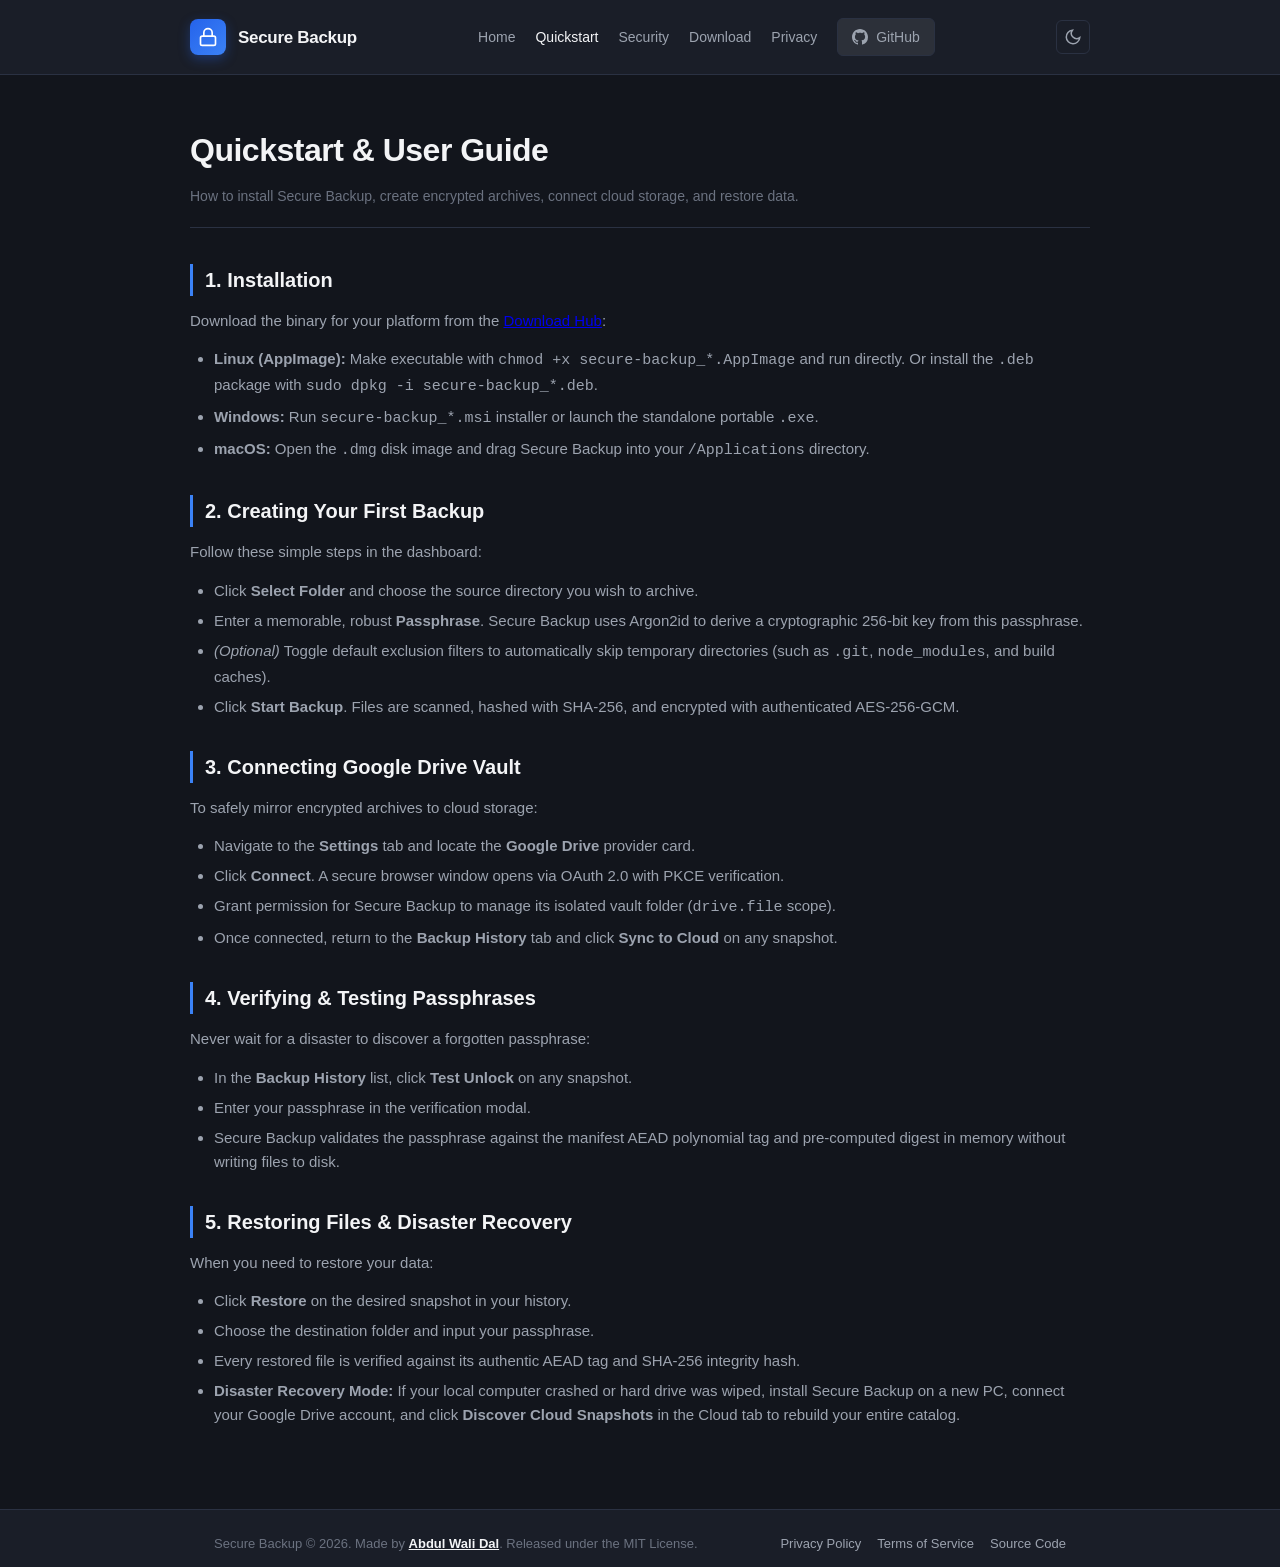
==== guide.html @ fdccf030 "feat: initial commit for Secure Backup official landing page and documentation website" ====
<!DOCTYPE html>
<html lang="en">
<head>
  <meta charset="UTF-8">
  <meta name="viewport" content="width=device-width, initial-scale=1.0">
  <title>Quickstart & User Guide - Secure Backup</title>
  <meta name="description" content="Step-by-step quickstart guide for Secure Backup: installation, local encrypted backups, Google Drive syncing, and disaster restoration.">
  <link rel="stylesheet" href="style.css">
  <link rel="icon" type="image/x-icon" href="icons/icon.ico">
  <link rel="icon" type="image/png" sizes="32x32" href="icons/32x32.png">
  <link rel="apple-touch-icon" sizes="128x128" href="icons/128x128.png">
</head>
<body>
  <!-- Header -->
  <header>
    <div class="container nav-bar">
      <a href="index.html" class="brand">
        <div class="brand-icon">
          <svg width="20" height="20" viewBox="0 0 24 24" fill="none" stroke="currentColor" stroke-width="2">
            <rect x="3" y="11" width="18" height="11" rx="2" ry="2"/>
            <path d="M7 11V7a5 5 0 0 1 10 0v4"/>
          </svg>
        </div>
        <span class="brand-title">Secure Backup</span>
      </a>
      <nav class="nav-links">
        <a href="index.html">Home</a>
        <a href="guide.html" class="active">Quickstart</a>
        <a href="security.html">Security</a>
        <a href="index.html#downloads">Download</a>
        <a href="privacy.html">Privacy</a>
        <a href="https://github.com/abdulwalidal/secure-backup" target="_blank" rel="noopener noreferrer" class="btn-github">
          <svg width="16" height="16" viewBox="0 0 24 24" fill="currentColor">
            <path d="M12 0C5.37 0 0 5.37 0 12c0 5.31 3.435 9.795 8.205 11.385.6.105.825-.255.825-.57 0-.285-.015-1.23-.015-2.235-3.015.555-3.795-.735-4.035-1.41-.135-.345-.72-1.41-1.23-1.695-.42-.225-1.02-.78-.015-.795.945-.015 1.62.87 1.845 1.23 1.08 1.815 2.805 1.305 3.495.99.105-.78.42-1.305.765-1.605-2.67-.3-5.46-1.335-5.46-5.925 0-1.305.465-2.385 1.23-3.225-.12-.3-.54-1.53.12-3.18 0 0 1.005-.315 3.3 1.23.96-.27 1.98-.405 3-.405s2.04.135 3 .405c2.295-1.56 3.3-1.23 3.3-1.23.66 1.65.24 2.88.12 3.18.765.84 1.23 1.905 1.23 3.225 0 4.605-2.805 5.625-5.475 5.925.435.375.81 1.095.81 2.22 0 1.605-.015 2.895-.015 3.3 0 .315.225.69.825.57A12.02 12.02 0 0 0 24 12c0-6.63-5.37-12-12-12z"/>
          </svg>
          <span>GitHub</span>
        </a>
      </nav>
      <div class="header-actions">
        <button id="theme-toggle" class="btn-icon" aria-label="Toggle color theme" title="Toggle light/dark mode">
          <svg id="moon-icon" width="18" height="18" viewBox="0 0 24 24" fill="none" stroke="currentColor" stroke-width="2">
            <path d="M21 12.79A9 9 0 1 1 11.21 3 7 7 0 0 0 21 12.79z"></path>
          </svg>
          <svg id="sun-icon" width="18" height="18" viewBox="0 0 24 24" fill="none" stroke="currentColor" stroke-width="2" style="display:none;">
            <circle cx="12" cy="12" r="5"></circle>
            <line x1="12" y1="1" x2="12" y2="3"></line>
            <line x1="12" y1="21" x2="12" y2="23"></line>
            <line x1="4.22" y1="4.22" x2="5.64" y2="5.64"></line>
            <line x1="18.36" y1="18.36" x2="19.78" y2="19.78"></line>
            <line x1="1" y1="12" x2="3" y2="12"></line>
            <line x1="21" y1="12" x2="23" y2="12"></line>
            <line x1="4.22" y1="19.78" x2="5.64" y2="18.36"></line>
            <line x1="18.36" y1="5.64" x2="19.78" y2="4.22"></line>
          </svg>
        </button>
      </div>
    </div>
  </header>

  <main class="container article-container">
    <div class="article-header">
      <h1>Quickstart & User Guide</h1>
      <p>How to install Secure Backup, create encrypted archives, connect cloud storage, and restore data.</p>
    </div>

    <div class="article-body">
      <section>
        <h2>1. Installation</h2>
        <p>Download the binary for your platform from the <a href="index.html#downloads">Download Hub</a>:</p>
        <ul>
          <li><strong>Linux (AppImage):</strong> Make executable with <code>chmod +x secure-backup_*.AppImage</code> and run directly. Or install the <code>.deb</code> package with <code>sudo dpkg -i secure-backup_*.deb</code>.</li>
          <li><strong>Windows:</strong> Run <code>secure-backup_*.msi</code> installer or launch the standalone portable <code>.exe</code>.</li>
          <li><strong>macOS:</strong> Open the <code>.dmg</code> disk image and drag Secure Backup into your <code>/Applications</code> directory.</li>
        </ul>
      </section>

      <section>
        <h2>2. Creating Your First Backup</h2>
        <p>Follow these simple steps in the dashboard:</p>
        <ul>
          <li>Click <strong>Select Folder</strong> and choose the source directory you wish to archive.</li>
          <li>Enter a memorable, robust <strong>Passphrase</strong>. Secure Backup uses Argon2id to derive a cryptographic 256-bit key from this passphrase.</li>
          <li><em>(Optional)</em> Toggle default exclusion filters to automatically skip temporary directories (such as <code>.git</code>, <code>node_modules</code>, and build caches).</li>
          <li>Click <strong>Start Backup</strong>. Files are scanned, hashed with SHA-256, and encrypted with authenticated AES-256-GCM.</li>
        </ul>
      </section>

      <section>
        <h2>3. Connecting Google Drive Vault</h2>
        <p>To safely mirror encrypted archives to cloud storage:</p>
        <ul>
          <li>Navigate to the <strong>Settings</strong> tab and locate the <strong>Google Drive</strong> provider card.</li>
          <li>Click <strong>Connect</strong>. A secure browser window opens via OAuth 2.0 with PKCE verification.</li>
          <li>Grant permission for Secure Backup to manage its isolated vault folder (<code>drive.file</code> scope).</li>
          <li>Once connected, return to the <strong>Backup History</strong> tab and click <strong>Sync to Cloud</strong> on any snapshot.</li>
        </ul>
      </section>

      <section>
        <h2>4. Verifying & Testing Passphrases</h2>
        <p>Never wait for a disaster to discover a forgotten passphrase:</p>
        <ul>
          <li>In the <strong>Backup History</strong> list, click <strong>Test Unlock</strong> on any snapshot.</li>
          <li>Enter your passphrase in the verification modal.</li>
          <li>Secure Backup validates the passphrase against the manifest AEAD polynomial tag and pre-computed digest in memory without writing files to disk.</li>
        </ul>
      </section>

      <section>
        <h2>5. Restoring Files & Disaster Recovery</h2>
        <p>When you need to restore your data:</p>
        <ul>
          <li>Click <strong>Restore</strong> on the desired snapshot in your history.</li>
          <li>Choose the destination folder and input your passphrase.</li>
          <li>Every restored file is verified against its authentic AEAD tag and SHA-256 integrity hash.</li>
          <li><strong>Disaster Recovery Mode:</strong> If your local computer crashed or hard drive was wiped, install Secure Backup on a new PC, connect your Google Drive account, and click <strong>Discover Cloud Snapshots</strong> in the Cloud tab to rebuild your entire catalog.</li>
        </ul>
      </section>
    </div>
  </main>

  <!-- Footer -->
  <footer>
    <div class="container footer-content">
      <span>Secure Backup &copy; 2026. Made by <a href="https://github.com/abdulwalidal" target="_blank" rel="noopener noreferrer" style="color: var(--text-main); font-weight: 600; text-decoration: underline;">Abdul Wali Dal</a>. Released under the MIT License.</span>
      <div class="footer-links">
        <a href="privacy.html">Privacy Policy</a>
        <a href="terms.html">Terms of Service</a>
        <a href="https://github.com/abdulwalidal/secure-backup">Source Code</a>
      </div>
    </div>
  </footer>

  <script>
    (function initTheme() {
      const toggle = document.getElementById("theme-toggle");
      const sun = document.getElementById("sun-icon");
      const moon = document.getElementById("moon-icon");
      const saved = localStorage.getItem("theme");
      if (saved === "light") {
        document.documentElement.setAttribute("data-theme", "light");
        if (sun) sun.style.display = "block";
        if (moon) moon.style.display = "none";
      }
      toggle?.addEventListener("click", () => {
        const isLight = document.documentElement.getAttribute("data-theme") === "light";
        if (isLight) {
          document.documentElement.removeAttribute("data-theme");
          localStorage.setItem("theme", "dark");
          if (sun) sun.style.display = "none";
          if (moon) moon.style.display = "block";
        } else {
          document.documentElement.setAttribute("data-theme", "light");
          localStorage.setItem("theme", "light");
          if (sun) sun.style.display = "block";
          if (moon) moon.style.display = "none";
        }
      });
    })();
  </script>
</body>
</html>
---- style.css ----
:root {
  --bg-primary: #12151c;
  --bg-secondary: #1a1e28;
  --card-bg: #1e2330;
  --card-border: #2a3142;
  --accent-color: #3b82f6;
  --accent-hover: #2563eb;
  --accent-soft: rgba(59, 130, 246, 0.12);
  --text-main: #f3f4f6;
  --text-muted: #9ca3af;
  --text-dim: #6b7280;
  --success: #10b981;
  --radius-lg: 12px;
  --radius-md: 8px;
  --radius-sm: 6px;
  --font-family: -apple-system, BlinkMacSystemFont, "Segoe UI", Roboto, Helvetica, Arial, sans-serif;
}

[data-theme="light"] {
  --bg-primary: #f8fafc;
  --bg-secondary: #ffffff;
  --card-bg: #ffffff;
  --card-border: #e2e8f0;
  --text-main: #0f172a;
  --text-muted: #475569;
  --text-dim: #94a3b8;
  --accent-soft: rgba(37, 99, 235, 0.08);
}

* {
  box-sizing: border-box;
  margin: 0;
  padding: 0;
}

/* Accessibility & Focus Rings */
a:focus-visible,
button:focus-visible,
summary:focus-visible {
  outline: 2px solid var(--accent-blue);
  outline-offset: 3px;
}

@media (prefers-reduced-motion: reduce) {
  *, *::before, *::after {
    animation-duration: 0.01ms !important;
    animation-iteration-count: 1 !important;
    transition-duration: 0.01ms !important;
    scroll-behavior: auto !important;
  }
}

body {
  font-family: var(--font-family);
  background-color: var(--bg-primary);
  color: var(--text-main);
  line-height: 1.6;
  min-height: 100vh;
  display: flex;
  flex-direction: column;
}

.container {
  max-width: 900px;
  margin: 0 auto;
  padding: 0 24px;
  width: 100%;
}

/* Header & Nav */
header {
  border-bottom: 1px solid var(--card-border);
  background-color: var(--bg-secondary);
  position: sticky;
  top: 0;
  z-index: 100;
}

.nav-bar {
  display: flex;
  align-items: center;
  justify-content: space-between;
  padding: 18px 0;
}

.brand {
  display: flex;
  align-items: center;
  gap: 12px;
  text-decoration: none;
  color: var(--text-main);
}

.brand-icon {
  width: 36px;
  height: 36px;
  background: linear-gradient(135deg, #2563eb, #3b82f6);
  border-radius: var(--radius-md);
  display: flex;
  align-items: center;
  justify-content: center;
  color: #fff;
  box-shadow: 0 4px 12px rgba(37, 99, 235, 0.35);
}

.brand-title {
  font-size: 17px;
  font-weight: 700;
  letter-spacing: -0.3px;
}

.nav-links {
  display: flex;
  align-items: center;
  gap: 20px;
}

.nav-links a {
  color: var(--text-muted);
  text-decoration: none;
  font-size: 14px;
  font-weight: 500;
  transition: color 0.15s ease-in-out;
}

.nav-links a:hover,
.nav-links a.active {
  color: var(--text-main);
}

.btn-github {
  display: inline-flex;
  align-items: center;
  gap: 8px;
  padding: 7px 14px;
  background-color: rgba(255, 255, 255, 0.08);
  border: 1px solid var(--card-border);
  border-radius: var(--radius-sm);
  color: var(--text-main);
  text-decoration: none;
  font-size: 13px;
  font-weight: 500;
  transition: all 0.15s;
}

.btn-github:hover {
  background-color: rgba(255, 255, 255, 0.15);
  border-color: var(--text-muted);
}

.header-actions {
  display: flex;
  align-items: center;
  gap: 10px;
}

.btn-icon {
  background: transparent;
  border: 1px solid var(--card-border);
  border-radius: var(--radius-sm);
  color: var(--text-muted);
  width: 34px;
  height: 34px;
  display: flex;
  align-items: center;
  justify-content: center;
  cursor: pointer;
  transition: all 0.15s ease;
}

.btn-icon:hover {
  color: var(--text-main);
  background-color: rgba(255, 255, 255, 0.08);
  border-color: var(--text-muted);
}

.mobile-only {
  display: none;
}

@media (max-width: 768px) {
  .mobile-only {
    display: flex;
  }
  .nav-links {
    display: none;
    position: absolute;
    top: 100%;
    left: 0;
    right: 0;
    background-color: var(--bg-secondary);
    border-bottom: 1px solid var(--card-border);
    flex-direction: column;
    padding: 16px 24px;
    gap: 14px;
    box-shadow: 0 10px 20px rgba(0, 0, 0, 0.4);
  }
  .nav-links.mobile-open {
    display: flex;
  }
}

/* Hero Section */
.hero {
  padding: 60px 0 40px;
  text-align: center;
}

.hero h1 {
  font-size: 38px;
  font-weight: 800;
  letter-spacing: -0.8px;
  line-height: 1.2;
  margin-bottom: 16px;
  background: linear-gradient(135deg, #ffffff, #93c5fd);
  -webkit-background-clip: text;
  -webkit-text-fill-color: transparent;
}

.hero p {
  font-size: 18px;
  color: var(--text-muted);
  max-width: 680px;
  margin: 0 auto 30px;
}

/* Feature Cards Grid */
.features-grid {
  display: grid;
  grid-template-columns: repeat(auto-fit, minmax(260px, 1fr));
  gap: 20px;
  margin-bottom: 50px;
}

.feature-card {
  background-color: var(--card-bg);
  border: 1px solid var(--card-border);
  border-radius: var(--radius-lg);
  padding: 24px;
  transition: border-color 0.2s, transform 0.2s;
}

.feature-card:hover {
  border-color: var(--accent-color);
  transform: translateY(-2px);
}

.feature-icon {
  width: 44px;
  height: 44px;
  border-radius: var(--radius-md);
  background-color: var(--accent-soft);
  color: var(--accent-color);
  display: flex;
  align-items: center;
  justify-content: center;
  margin-bottom: 16px;
}

.feature-card h3 {
  font-size: 17px;
  font-weight: 600;
  margin-bottom: 8px;
}

.feature-card p {
  font-size: 14px;
  color: var(--text-muted);
  line-height: 1.5;
}

/* Content Article (for Privacy & Terms) */
.article-container {
  padding: 50px 0;
  flex: 1;
}

.article-header {
  margin-bottom: 36px;
  border-bottom: 1px solid var(--card-border);
  padding-bottom: 20px;
}

.article-header h1 {
  font-size: 32px;
  font-weight: 800;
  margin-bottom: 8px;
  letter-spacing: -0.5px;
}

.article-header p {
  color: var(--text-dim);
  font-size: 14px;
}

.article-body section {
  margin-bottom: 32px;
}

.article-body h2 {
  font-size: 20px;
  font-weight: 700;
  margin-bottom: 12px;
  color: var(--text-main);
  border-left: 3px solid var(--accent-color);
  padding-left: 12px;
}

.article-body p {
  font-size: 15px;
  color: var(--text-muted);
  margin-bottom: 14px;
  line-height: 1.7;
}

.article-body ul {
  margin-left: 24px;
  margin-bottom: 14px;
  color: var(--text-muted);
  font-size: 15px;
}

.article-body li {
  margin-bottom: 6px;
}

.highlight-box {
  background-color: var(--card-bg);
  border: 1px solid var(--card-border);
  border-radius: var(--radius-md);
  padding: 18px 20px;
  margin: 20px 0;
  font-size: 14px;
  color: var(--text-muted);
}

.highlight-box strong {
  color: var(--text-main);
}

/* Footer */
footer {
  border-top: 1px solid var(--card-border);
  background-color: var(--bg-secondary);
  padding: 24px 0;
  margin-top: auto;
  font-size: 13px;
  color: var(--text-dim);
}

.footer-content {
  display: flex;
  align-items: center;
  justify-content: space-between;
}

.footer-links {
  display: flex;
  gap: 16px;
}

.footer-links a {
  color: var(--text-muted);
  text-decoration: none;
  transition: color 0.15s;
}

.footer-links a:hover {
  color: var(--text-main);
}

/* Version Badge */
.version-badge {
  display: inline-flex;
  align-items: center;
  gap: 8px;
  padding: 6px 14px;
  border-radius: 9999px;
  background-color: rgba(59, 130, 246, 0.12);
  border: 1px solid rgba(59, 130, 246, 0.3);
  color: #93c5fd;
  font-size: 13px;
  font-weight: 500;
  margin-bottom: 20px;
}

.badge-dot {
  width: 8px;
  height: 8px;
  border-radius: 50%;
  background-color: #3b82f6;
  box-shadow: 0 0 8px #3b82f6;
}

/* Hero CTA Buttons */
.hero-actions {
  display: flex;
  align-items: center;
  justify-content: center;
  gap: 14px;
  margin-bottom: 40px;
  flex-wrap: wrap;
}

.btn-primary {
  display: inline-flex;
  align-items: center;
  gap: 8px;
  padding: 12px 24px;
  background: linear-gradient(135deg, #2563eb, #3b82f6);
  border: 1px solid rgba(255, 255, 255, 0.15);
  border-radius: var(--radius-md);
  color: #fff;
  font-size: 15px;
  font-weight: 600;
  text-decoration: none;
  box-shadow: 0 4px 14px rgba(37, 99, 235, 0.35);
  transition: all 0.2s ease;
}

.btn-primary:hover {
  background: linear-gradient(135deg, #1d4ed8, #2563eb);
  transform: translateY(-1px);
  box-shadow: 0 6px 18px rgba(37, 99, 235, 0.45);
}

.btn-secondary {
  display: inline-flex;
  align-items: center;
  gap: 8px;
  padding: 12px 24px;
  background-color: rgba(255, 255, 255, 0.06);
  border: 1px solid var(--card-border);
  border-radius: var(--radius-md);
  color: var(--text-main);
  font-size: 15px;
  font-weight: 500;
  text-decoration: none;
  transition: all 0.2s ease;
}

.btn-secondary:hover {
  background-color: rgba(255, 255, 255, 0.12);
  border-color: var(--text-muted);
  transform: translateY(-1px);
}

/* App Preview Mockup Card */
.app-preview-card {
  max-width: 760px;
  margin: 0 auto;
  background-color: var(--card-bg);
  border: 1px solid var(--card-border);
  border-radius: var(--radius-lg);
  overflow: hidden;
  box-shadow: 0 20px 40px rgba(0, 0, 0, 0.5);
  text-align: left;
}

.preview-header {
  display: flex;
  align-items: center;
  gap: 12px;
  padding: 12px 18px;
  background-color: var(--bg-secondary);
  border-bottom: 1px solid var(--card-border);
}

.preview-dots {
  display: flex;
  gap: 6px;
}

.dot {
  width: 10px;
  height: 10px;
  border-radius: 50%;
}

.dot-red { background-color: #ef4444; }
.dot-yellow { background-color: #f59e0b; }
.dot-green { background-color: #10b981; }

.preview-title {
  font-size: 13px;
  color: var(--text-dim);
  font-weight: 500;
}

.preview-body {
  padding: 24px;
}

.preview-meta-row {
  display: flex;
  gap: 10px;
  margin-bottom: 18px;
  flex-wrap: wrap;
}

.tag-badge {
  padding: 4px 10px;
  border-radius: var(--radius-sm);
  background-color: rgba(255, 255, 255, 0.08);
  border: 1px solid var(--card-border);
  font-size: 12px;
  font-family: monospace;
  color: var(--text-muted);
}

.tag-success {
  background-color: rgba(16, 185, 129, 0.12);
  border-color: rgba(16, 185, 129, 0.3);
  color: #34d399;
}

.tag-cloud {
  background-color: rgba(59, 130, 246, 0.12);
  border-color: rgba(59, 130, 246, 0.3);
  color: #60a5fa;
}

.preview-snapshot-row {
  display: flex;
  align-items: center;
  justify-content: space-between;
  padding: 14px 18px;
  background-color: rgba(0, 0, 0, 0.25);
  border: 1px solid var(--card-border);
  border-radius: var(--radius-md);
  font-size: 13px;
  gap: 16px;
  flex-wrap: wrap;
}

.snapshot-col code {
  background-color: rgba(255, 255, 255, 0.08);
  padding: 2px 6px;
  border-radius: 4px;
  font-family: monospace;
  color: #93c5fd;
}

.status-pill {
  padding: 4px 10px;
  border-radius: 9999px;
  font-size: 12px;
  font-weight: 600;
}

.status-ready {
  background-color: rgba(16, 185, 129, 0.15);
  color: #34d399;
  border: 1px solid rgba(16, 185, 129, 0.3);
}

/* Section Blocks */
.section-block {
  padding: 60px 0;
  border-top: 1px solid var(--card-border);
}

.section-header {
  text-align: center;
  max-width: 640px;
  margin: 0 auto 40px;
}

.section-header h2 {
  font-size: 28px;
  font-weight: 700;
  letter-spacing: -0.5px;
  margin-bottom: 10px;
  color: var(--text-main);
}

.section-header p {
  font-size: 16px;
  color: var(--text-muted);
}

/* Steps Grid */
.steps-grid {
  display: grid;
  grid-template-columns: repeat(auto-fit, minmax(200px, 1fr));
  gap: 20px;
}

.step-card {
  background-color: var(--card-bg);
  border: 1px solid var(--card-border);
  border-radius: var(--radius-lg);
  padding: 24px 20px;
  position: relative;
  transition: transform 0.2s, border-color 0.2s;
}

.step-card:hover {
  transform: translateY(-2px);
  border-color: var(--accent-color);
}

.step-number {
  font-size: 24px;
  font-weight: 800;
  color: var(--accent-color);
  margin-bottom: 12px;
  font-family: monospace;
}

.step-card h4 {
  font-size: 16px;
  font-weight: 600;
  margin-bottom: 8px;
  color: var(--text-main);
}

.step-card p {
  font-size: 13px;
  color: var(--text-muted);
  line-height: 1.5;
}

/* Spec Table */
.spec-table-card {
  background-color: var(--card-bg);
  border: 1px solid var(--card-border);
  border-radius: var(--radius-lg);
  overflow-x: auto;
  margin-bottom: 24px;
}

.spec-table {
  width: 100%;
  border-collapse: collapse;
  text-align: left;
  font-size: 14px;
}

.spec-table th {
  background-color: var(--bg-secondary);
  padding: 14px 18px;
  border-bottom: 1px solid var(--card-border);
  font-weight: 600;
  color: var(--text-main);
}

.spec-table td {
  padding: 14px 18px;
  border-bottom: 1px solid var(--card-border);
  color: var(--text-muted);
}

.spec-table tr:last-child td {
  border-bottom: none;
}

.spec-table td strong {
  color: var(--text-main);
}

.spec-table td code {
  background-color: rgba(255, 255, 255, 0.08);
  padding: 2px 6px;
  border-radius: 4px;
  font-family: monospace;
  color: #93c5fd;
}

/* Downloads Grid */
.downloads-grid {
  display: grid;
  grid-template-columns: repeat(auto-fit, minmax(260px, 1fr));
  gap: 20px;
}

.download-card {
  background-color: var(--card-bg);
  border: 1px solid var(--card-border);
  border-radius: var(--radius-lg);
  padding: 28px 24px;
  text-align: center;
  transition: transform 0.2s, border-color 0.2s;
}

.download-card:hover {
  transform: translateY(-2px);
  border-color: var(--accent-color);
}

.os-icon {
  font-size: 40px;
  margin-bottom: 14px;
}

.download-card h3 {
  font-size: 18px;
  font-weight: 700;
  margin-bottom: 8px;
  color: var(--text-main);
}

.download-card p {
  font-size: 13px;
  color: var(--text-muted);
  margin-bottom: 20px;
}

.download-buttons {
  display: flex;
  flex-direction: column;
  gap: 10px;
}

.btn-download {
  display: block;
  padding: 10px 16px;
  background-color: var(--accent-color);
  border-radius: var(--radius-md);
  color: #fff;
  font-size: 13px;
  font-weight: 600;
  text-decoration: none;
  transition: background-color 0.15s;
}

.btn-download:hover {
  background-color: var(--accent-hover);
}

.btn-download-alt {
  background-color: rgba(255, 255, 255, 0.08);
  color: var(--text-main);
  border: 1px solid var(--card-border);
}

.btn-download-alt:hover {
  background-color: rgba(255, 255, 255, 0.15);
}

/* FAQ Accordion */
.faq-list {
  max-width: 760px;
  margin: 0 auto;
  display: flex;
  flex-direction: column;
  gap: 14px;
}

.faq-item {
  background-color: var(--card-bg);
  border: 1px solid var(--card-border);
  border-radius: var(--radius-md);
  padding: 16px 20px;
  cursor: pointer;
  transition: border-color 0.2s;
}

.faq-item[open] {
  border-color: var(--accent-color);
}

.faq-item summary {
  font-size: 15px;
  font-weight: 600;
  color: var(--text-main);
  list-style: none;
  display: flex;
  align-items: center;
  justify-content: space-between;
}

.faq-item summary::-webkit-details-marker {
  display: none;
}

.faq-item summary::after {
  content: "+";
  font-size: 18px;
  color: var(--text-muted);
  font-weight: 400;
  transition: transform 0.2s;
}

.faq-item[open] summary::after {
  content: "−";
  color: var(--accent-color);
}

.faq-item p {
  margin-top: 12px;
  font-size: 14px;
  color: var(--text-muted);
  line-height: 1.6;
}

@media (max-width: 600px) {
  .hero h1 {
    font-size: 28px;
  }
  .footer-content {
    flex-direction: column;
    gap: 12px;
    text-align: center;
  }
}
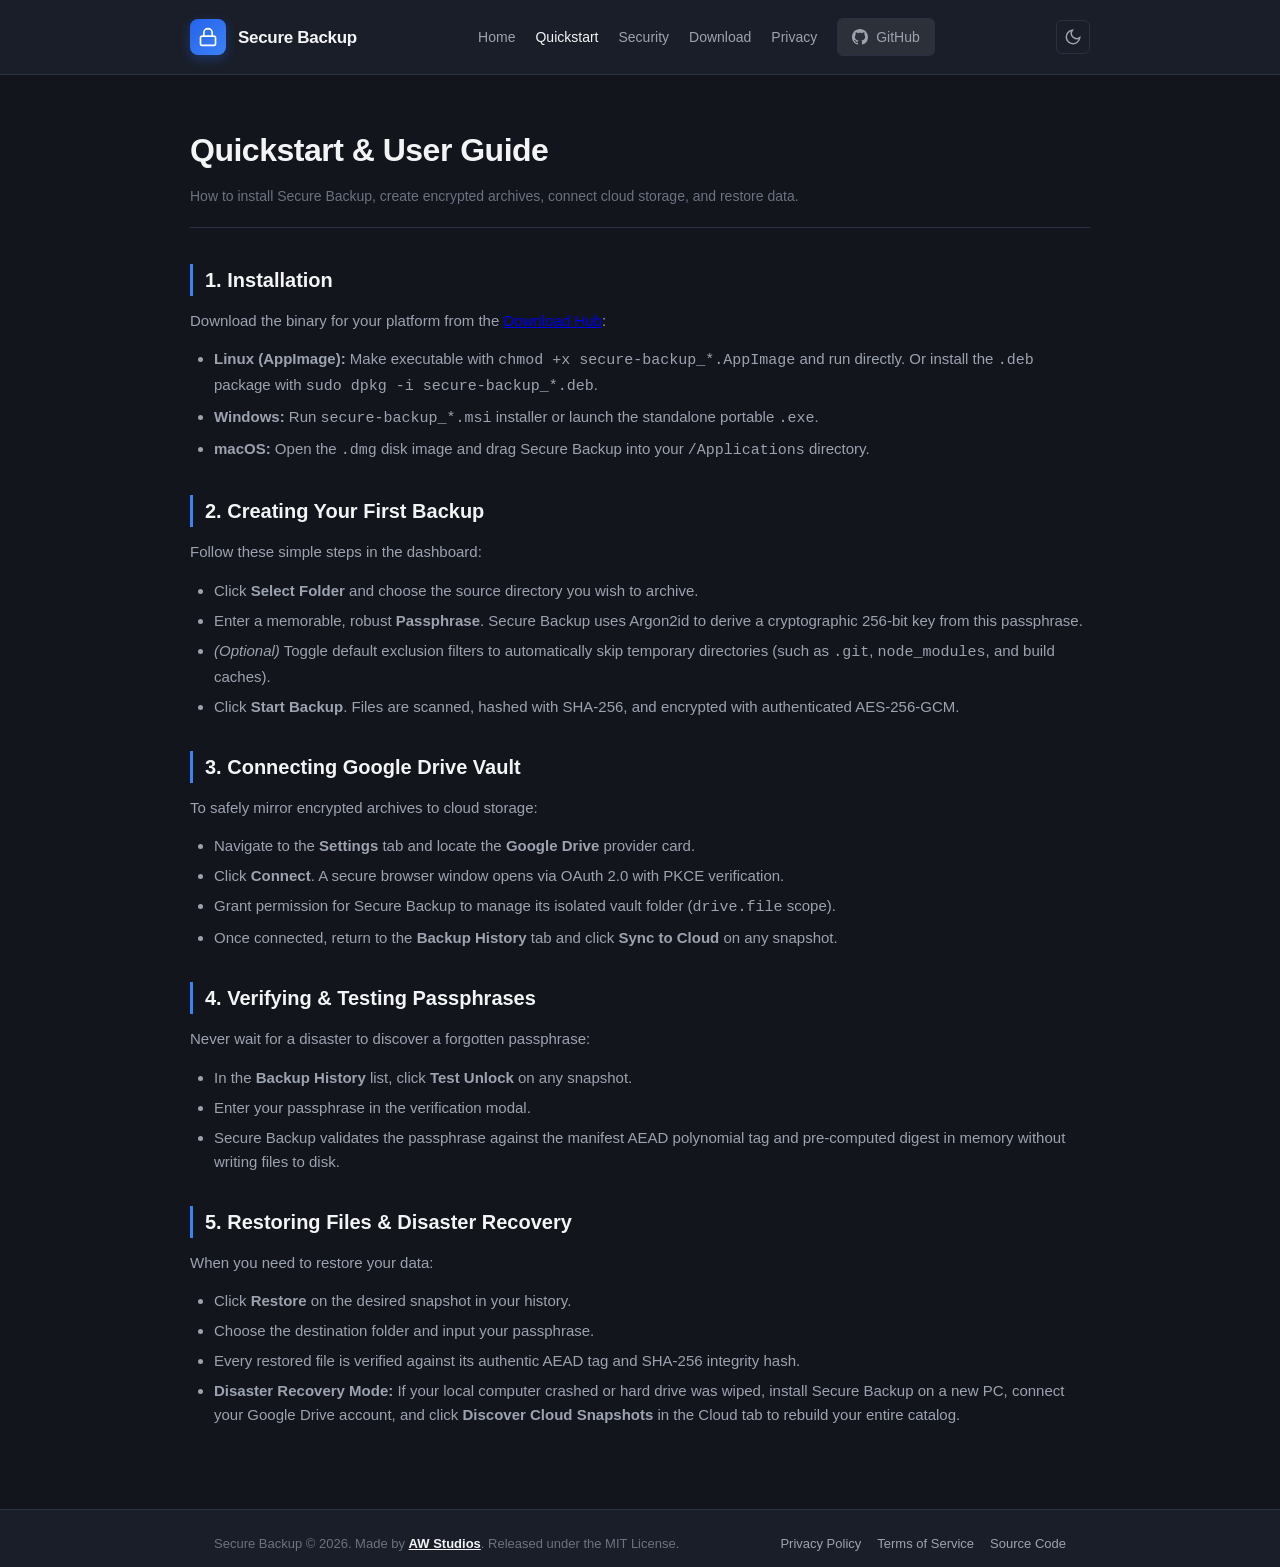
==== commit f57369e2: "refactor(branding): update author to AW Studios and update platform development status" ====
--- a/guide.html
+++ b/guide.html
@@ -122,7 +122,7 @@
   <!-- Footer -->
   <footer>
     <div class="container footer-content">
-      <span>Secure Backup &copy; 2026. Made by <a href="https://github.com/abdulwalidal" target="_blank" rel="noopener noreferrer" style="color: var(--text-main); font-weight: 600; text-decoration: underline;">Abdul Wali Dal</a>. Released under the MIT License.</span>
+      <span>Secure Backup &copy; 2026. Made by <a href="https://github.com/abdulwalidal" target="_blank" rel="noopener noreferrer" style="color: var(--text-main); font-weight: 600; text-decoration: underline;">AW Studios</a>. Released under the MIT License.</span>
       <div class="footer-links">
         <a href="privacy.html">Privacy Policy</a>
         <a href="terms.html">Terms of Service</a>
--- a/style.css
+++ b/style.css
@@ -804,3 +804,23 @@
     text-align: center;
   }
 }
+
+.btn-disabled {
+  background-color: rgba(255, 255, 255, 0.05) !important;
+  color: var(--text-dim) !important;
+  cursor: not-allowed !important;
+  border: 1px dashed var(--card-border) !important;
+  pointer-events: none;
+}
+
+/* Windows Font Smoothing & Contrast Hardening */
+body {
+  -webkit-font-smoothing: antialiased;
+  -moz-osx-font-smoothing: grayscale;
+  text-rendering: optimizeLegibility;
+}
+
+[data-theme="light"] .btn-disabled {
+  background-color: rgba(0, 0, 0, 0.04) !important;
+  color: #94a3b8 !important;
+}
